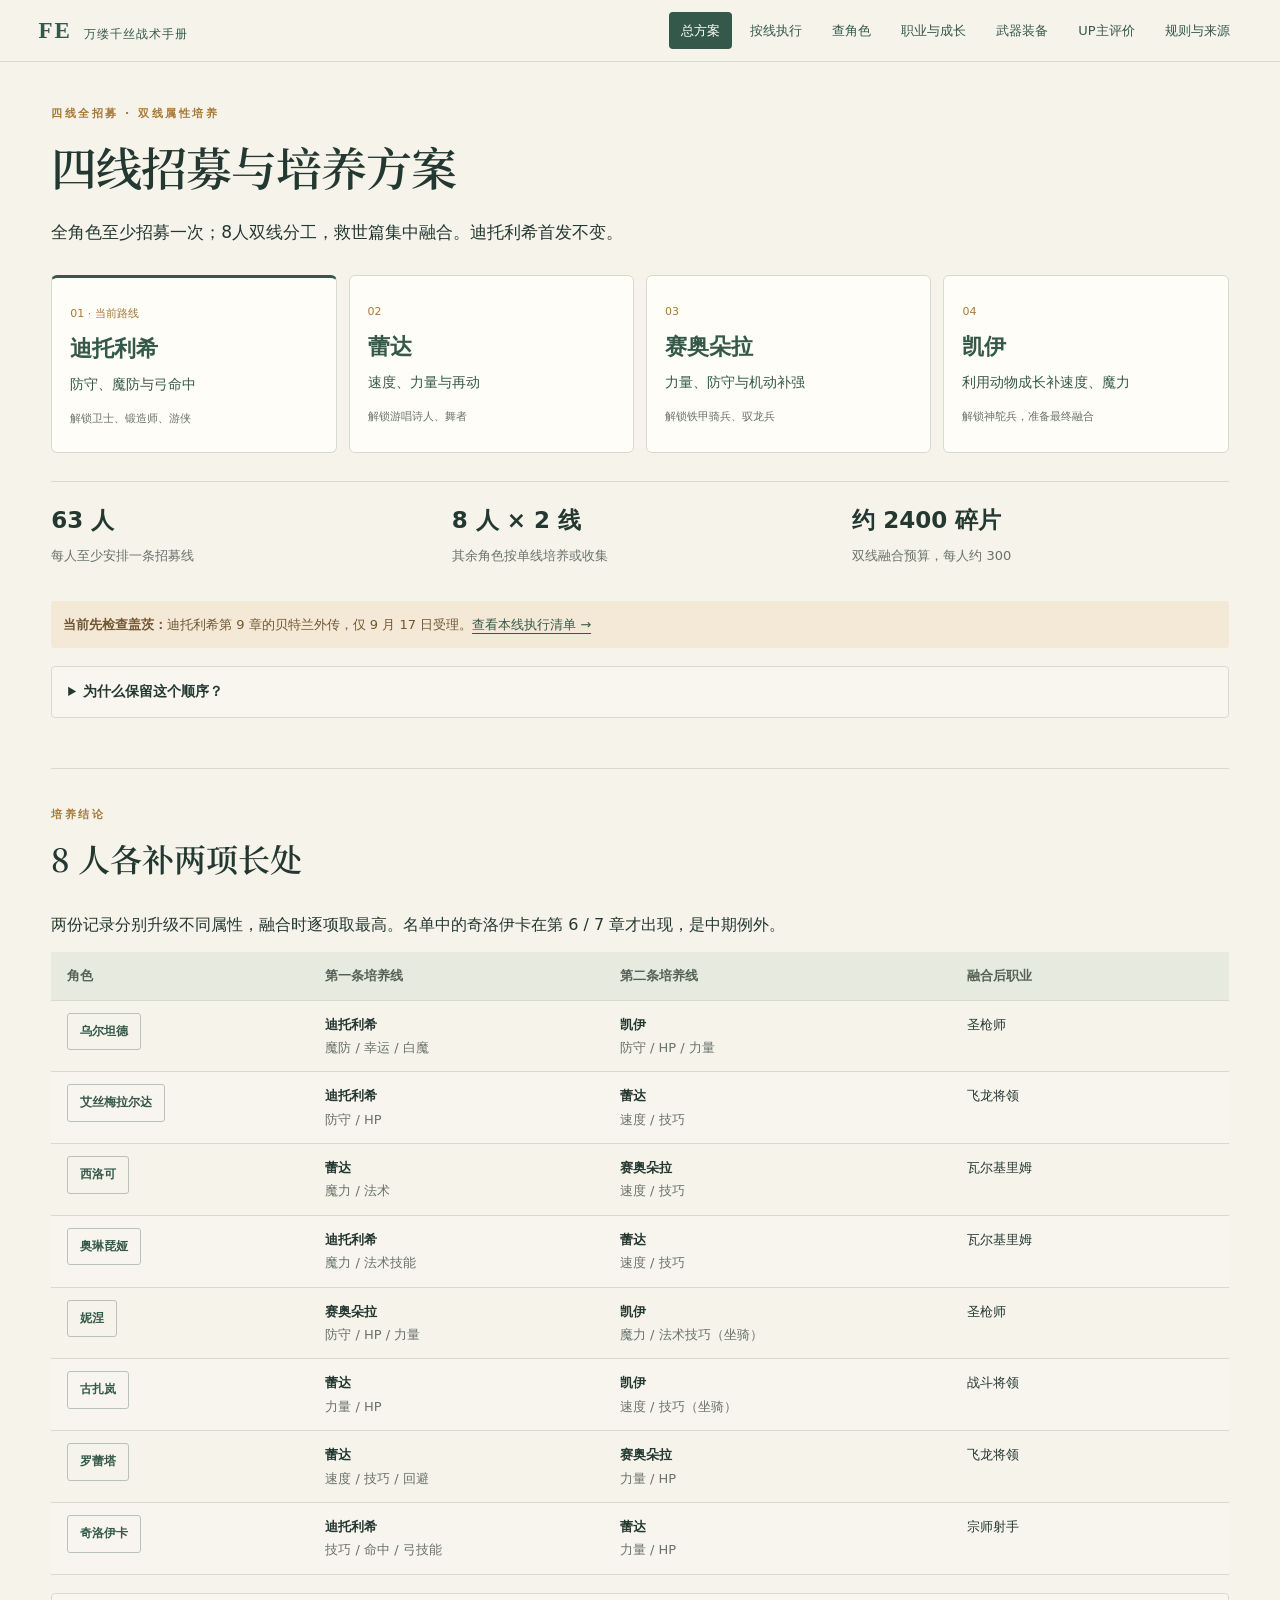
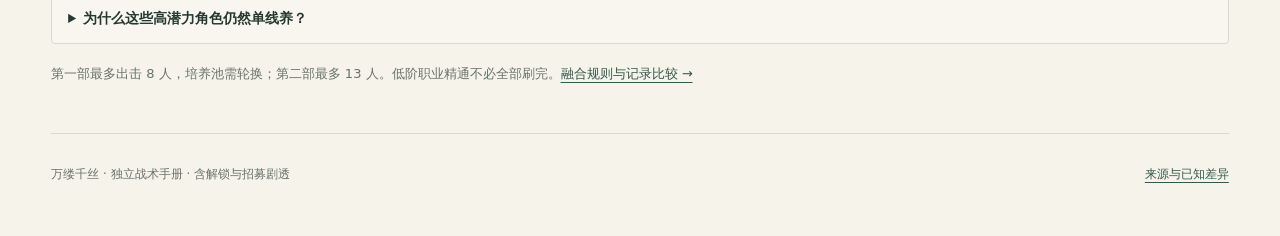
==== index.html @ a5ec3477 "Published build of fe-field-guide (merge-fe-hub 58e550a)" ====
<!doctype html>
<html lang="zh-CN"><head><meta charset="utf-8"><meta name="viewport" content="width=device-width,initial-scale=1"><meta name="description" content="火焰纹章万缕千丝：63角色四线招募与培养、60职业和95武器。按解锁顺序执行的双线属性分工，附成长雷达与融合记录比较。"><title>万缕千丝 · 职业与武器实战图鉴</title><link rel="stylesheet" href="style.css"><script>document.documentElement.classList.add("js")</script></head><body>
<header><a class="brand" href="#intro">FE<span>万缕千丝战术手册</span></a><nav aria-label="主要导航"><a href="#intro" data-nav="overview">总方案</a><a href="#route-plan" data-nav="routes">按线执行</a><a href="#character-roster" data-nav="characters">查角色</a><a href="#classes" data-nav="classes">职业与成长</a><a href="#weapons" data-nav="weapons">武器装备</a><a href="#reviews" data-nav="reviews">UP主评价</a><a href="#basics" data-nav="reference">规则与来源</a></nav></header>
<main><section id="intro" class="hero" data-page="overview"><p class="eyebrow">四线全招募 · 双线属性培养</p><h1>四线招募与培养方案</h1><p class="lead">全角色至少招募一次；8人双线分工，救世篇集中融合。迪托利希首发不变。</p>
<div class="order-cards">
<a href="#route-plan" data-open-route="hr2"><span>01 · 当前路线</span><h3>迪托利希</h3><p>防守、魔防与弓命中</p><small>解锁卫士、锻造师、游侠</small></a>
<a href="#route-plan" data-open-route="hr4"><span>02</span><h3>蕾达</h3><p>速度、力量与再动</p><small>解锁游唱诗人、舞者</small></a>
<a href="#route-plan" data-open-route="hr3"><span>03</span><h3>赛奥朵拉</h3><p>力量、防守与机动补强</p><small>解锁铁甲骑兵、驭龙兵</small></a>
<a href="#route-plan" data-open-route="hr1"><span>04</span><h3>凯伊</h3><p>利用动物成长补速度、魔力</p><small>解锁神鸵兵，准备最终融合</small></a></div>
<div class="overview-facts"><div><b>63 人</b><span>每人至少安排一条招募线</span></div><div><b>8 人 × 2 线</b><span>其余角色按单线培养或收集</span></div><div><b>约 2400 碎片</b><span>双线融合预算，每人约 300</span></div></div>
<p class="notice"><b>当前先检查盖茨：</b>迪托利希第 9 章的贝特兰外传，仅 9 月 17 日受理。<a href="#route-plan">查看本线执行清单 →</a></p>
<details><summary>为什么保留这个顺序？</summary><div class="detailbody"><p>迪线先取得防守与物理职业；蕾达线补速度和再动；女王线开放更完整的骑乘/飞行职业；凯伊最后利用动物友好成长。每条培养路径只用当时已解锁的职业。</p><p>把凯伊提早能提前开放神鸵兵，但其他路线不能直接复制他的动物培养条件；本方案没有足够收益要求改动你偏好的顺序。第一条线已升过的等级照常保留，后续向目标调整即可。</p></div></details>
</section>
<section id="multi-plan" data-page="overview"><div class="sectionhead"><div><p class="eyebrow">培养结论</p><h2>8 人各补两项长处</h2></div></div><p>两份记录分别升级不同属性，融合时逐项取最高。名单中的奇洛伊卡在第 6 / 7 章才出现，是中期例外。</p><div id="multiTable" class="tablewrap"></div>
<details><summary>为什么这些高潜力角色仍然单线养？</summary><div class="detailbody"><p><b>穆：</b>蕾达初始加入，个人技能已使有效力量、速度、技巧各50；其他线名声7—9，默认把经验集中在本线。<b>卡塔妮雅：</b>蕾达名声2，其他线7—10，适合本线飞行核心。<b>亚历珊德拉：</b>女王名声6但第8章出场，其他线也不够早。<b>努佐：</b>力量50、速度55很优秀，但凯伊第8章、女王第9章、蕾达第10章才出现，选凯伊单线。</p><p><b>谭利穆恩/爱娜特莉亚：</b>高成长并不改变他们第三部才入队、无法做四线早期融合的事实。<b>索绯雅：</b>治疗额外+10足够支持单线专职治疗，无需为成长总和重复刷她。</p></div></details>
<p class="quiet">第一部最多出击 8 人，培养池需轮换；第二部最多 13 人。低阶职业精通不必全部刷完。<a href="#fusion">融合规则与记录比较 →</a></p></section>
<section id="route-plan" data-page="routes"><div class="sectionhead"><div><p class="eyebrow">执行清单</p><h2>选择正在游玩的路线</h2></div></div>
<div class="route-tabs" id="routeTabs" role="tablist" aria-label="选择故事线"></div>
<div id="routeOverview"></div><div id="routeCoverage" class="quiet"></div>
<div class="execution-links"><a href="#deadlines">限时任务</a><a href="#unlock-order">职业解锁</a><a href="#character-roster">跨线查人</a></div><details id="unlock-order"><summary>本方案职业解锁时间表</summary><div class="detailbody"><div class="tablewrap"><table><thead><tr><th>当前阶段</th><th>需要解锁</th><th>后续可使用 / 不能使用</th></tr></thead><tbody>
<tr><td>① 迪托利希</td><td>名声6挑战取得卫士；强化战技10次取得锻造师；名声10挑战取得游侠。</td><td>本线游侠晚解锁，未取得时用剑客/侍道或狙击手过渡。不能提前用驭龙兵、神鸵兵。</td></tr>
<tr><td>② 蕾达</td><td>酒馆兴行「我想制作并推出新商品4」取得游侠/游唱诗人；第9章舞者的继承人支线给蕾达取得舞者。</td><td>可使用前线已取得的职业。飞行角色继续天翼兵，不能把后面的驭龙兵写进本线升级记录。</td></tr>
<tr><td>③ 赛奥朵拉</td><td>完成战备增强8项取得铁甲骑兵；14项取得驭龙兵；卫士已从迪线取得。</td><td>第二部前把飞行技能准备好；驭龙尚未取得时继续原中级职，不能提前用凯伊的神鸵兵。</td></tr>
<tr><td>④ 凯伊</td><td>卡斯托尔训练Lv.7取得神鸵兵；欧若拉Lv.8可取得驭龙兵；贝特兰Lv.10可取得游唱诗人（本方案已从蕾达取得）。</td><td>可用前三线取得的职业。优先捕获并提高友好，成长时必须真的配备兼容动物。</td></tr>
<tr><td>救世篇</td><td>第1区段后最上级；对应神殿复兴任务解锁部分职业；第4区段特殊资格开启神将。</td><td>最上级/神将仅作为融合后的终点，不倒灌进前面四线的培养路径。</td></tr>
</tbody></table></div></div></details>
<details id="deadlines"><summary>限时任务与隐藏角色前置</summary><div class="detailbody"><div class="tablewrap"><table><thead><tr><th>提前完成 / 指定路线</th><th>角色与实际招募</th><th>时限 / 操作</th></tr></thead><tbody>
<tr><td>迪线：贝特兰外传</td><td>盖茨；贝特兰（第三部）；其他路线的佩佩条件</td><td>第9章9月17日，仅当天。盖茨在第12章11月4日后找本人，支援3/名声10。</td></tr>
<tr><td>迪线：谭利穆恩外传</td><td>乌修拉（迪名声7/支援3）；谭利穆恩（第三部）</td><td>9月17—19日第一段；10月1—12日后续段。不要只看到初次出现就当作已完成外传。</td></tr>
<tr><td>迪或蕾达：亡妹的饰品支线</td><td>齐利科、内森（第二部）</td><td>第一部第9章检查「亡妹的饰品」。第二部手动打第2章击败齐利科；之后内森登场时由齐利科击败。两站的正式加入章编号在资料中不一致，操作条件一致。</td></tr>
<tr><td>蕾达：爱娜特莉亚外传</td><td>沙兰（蕾达名声8/支援3）；爱娜特莉亚（第三部）</td><td>第10章10月5—17日；完成后分别检查沙兰交涉及第三部第2区段合流。</td></tr>
<tr><td>女王：欧露赫露外传</td><td>迪雅各（女王名声8/支援2）；欧露赫露（第三部）</td><td>女王第12章10月18—27日；其他路线也可做，指定女王是收集分工。</td></tr>
<tr><td>女王：贝特兰外传</td><td>佩佩（女王名声7/支援2）</td><td>第11章9月17—25日；这使佩佩虽名声7也属于后期，不当早期核心。</td></tr>
<tr><td>第三部救援任务</td><td>盛托利翁</td><td>第2区段完成「盛托利翁的救援请求」并与本人对话，地点以任务追踪为准。</td></tr>
<tr><td>完成女王线；第三部第5区段</td><td>库拉普卡</td><td>在第5区段战斗让其活下来，第6区段加入；女王线前置尚有来源保留措辞，本方案全部完成以覆盖它。</td></tr>
<tr><td>序幕/救世篇固定故事</td><td>救世主、红花、特洛伊亚；亚丝望、塔霍尼雅</td><td>前三者为主角/序幕同伴，后两者第三部第5区段加入，无四线支援/名声门槛。</td></tr>
</tbody></table></div></div></details><div class="filters"><label>筛选角色<input id="recruitSearch" placeholder="中/日/英文名、职责或培养目标"></label><label>名单<select id="recruitMode"><option value="planned">本方案需要招募</option><option value="available">本线全部可招</option><option value="training">本线重点培养</option><option value="unfinished">本方案尚未勾选招募</option></select></label><label>排序<select id="recruitSort"><option value="timing">已知章节下限</option><option value="reputation">名声门槛</option><option value="appearance">初次出场章节</option></select></label><label>显示<select id="recruitView"><option value="table">路线执行表</option><option value="cards">详细卡片</option></select></label></div>
<p class="quiet">章节下限＝已知出场与外传条件中较晚的一项；还需达到名声、支援和交涉条件。它不保证当章即可入队。晚入队从当前可认证阶段开始，无需回刷低阶。</p><p id="recruitCount" class="quiet" aria-live="polite"></p><div id="recruitExecution" class="tablewrap"></div><div id="recruitCards" class="cards"></div></section>
<section id="character-roster" data-page="characters"><div class="sectionhead"><div><p class="eyebrow">角色检索</p><h2>查招募条件与跨线分工</h2></div></div>
<div class="filters"><label>查找角色<input id="rosterSearch" placeholder="名字、潜力、角色定位"></label><label>显示<select id="rosterScope"><option value="all">全部63角色</option><option value="multi">8个双线培养</option><option value="single">单线培养 / 收集</option><option value="late">第二部 / 第三部 / 序幕</option><option value="missing">尚未勾选招募</option></select></label></div><p id="coverageCount" class="quiet" aria-live="polite"></p><div id="rosterPicker" class="roster-picker" aria-label="角色搜索结果"></div><div id="personDetail"></div><details id="all-routes-matrix"><summary>展开四线招募对照表 · 63 人</summary><div class="tablewrap" id="rosterMatrix"></div></details></section>
<section id="late-recruits" data-page="characters"><div class="sectionhead"><div><p class="eyebrow">后期招募</p><h2>序幕、战争篇与救世篇角色</h2></div></div>
<details><summary>展开 13 名后期 / 特殊阶段角色</summary><div id="lateCards" class="cards"></div></details></section>
<section id="classes" data-page="classes"><div class="sectionhead"><div><p class="eyebrow">职业查询</p><h2>职业图鉴与转职条件</h2></div></div><p>转职通常没有固定前置职业：看考试许可、技能等级与解锁条件。主要技能须满足，选择技能任选其一；理想等级是参考，不是硬门槛。</p>
<div class="tierline"><span>起始<b>2职</b></span><span>初级<b>5职 · 理想Lv.5</b></span><span>中级<b>12职 · Lv.20</b></span><span>上级<b>17职 · Lv.35</b></span><span>最上级<b>16职 · Lv.45</b></span><span>神将<b>8职 · 特殊资格</b></span></div><p class="quiet">普通初/中/上级门槛分别为名声1/4/8；特殊职业按各自任务开放。最上级通常在救世篇第1区段完成后开放。一个路线解锁的职业可供其他路线使用，不能简单称为“永久路线专属”。</p>
<details><summary>查看培养路线与“继承”的正确理解</summary><div class="detailbody"><p>转职不等于沿箭头自动升级。下表按职责与技能投入安排；所有职业的真实考试要求见下方卡片，<b>主要技能要满足；选择技能选其一</b>。精通是带走技能，认证是取得转职资格，两者独立。</p><div class="tablewrap"><table><thead><tr><th>工作</th><th>入门与中级</th><th>上级</th><th>后期方向</th><th>为什么这样走</th></tr></thead><tbody>
<tr><td>高速剑</td><td>猎兵/斗士 → 剑客</td><td>侍道</td><td>刀剑将领 → 刃辉神将</td><td>集中剑术、速度与必杀；力量不足可借土匪/勇士阶段补强。</td></tr>
<tr><td>力量输出</td><td>斗士 → 土匪</td><td>勇士</td><td>战斗将领 → 永霸神将</td><td>剑斧拳共享投入；选择战技和命中支援比单看斧威力重要。</td></tr>
<tr><td>专职射手</td><td>猎兵 → 弓箭手</td><td>狙击手</td><td>宗师射手</td><td>把命中集中到长射程、克飞行任务；不必硬转神将。</td></tr>
<tr><td>剑弓游击</td><td>猎兵 → 恶棍</td><td>游侠</td><td>探影者 → 绝祸神将</td><td>速度、开锁与武器灵活性；与纯弓命中路线区分。</td></tr>
<tr><td>骑射</td><td>猎兵 → 弓箭手/战车兵</td><td>森林骑士</td><td>弓骑士</td><td>需要兼修马术；战车无法回避，不能当普通回避骑射手。</td></tr>
<tr><td>物理盾</td><td>士兵 → 重装步兵</td><td>巨型重甲兵</td><td>要塞；另修马术走英勇骑士</td><td>守窄口、物理诱敌；魔法防线仍需其他队友。</td></tr>
<tr><td>枪与治疗</td><td>士兵 → 轻骑兵等练枪</td><td>卫士</td><td>圣枪师 → 岚枪神将</td><td>枪术为主，靠职业权限补白魔支援。</td></tr>
<tr><td>机动近战</td><td>飞鸵兵/士兵 → 轻骑兵/骑甲鸵兵</td><td>荣光骑士；铁甲骑兵</td><td>奥利哈铁骑/英勇骑士 → 烈骏神将</td><td>骑乘并非一条固定树，按地图地形与耐久需求分流。</td></tr>
<tr><td>飞行突击</td><td>女性可天翼兵；其他角色兼修飞行</td><td>驭龙兵</td><td>飞龙将领；女性可圣天翼兵</td><td>提前准备飞行技能；注意克飞行攻击。</td></tr>
<tr><td>黑魔输出</td><td>诅咒师 → 萨满巫师</td><td>先知</td><td>德鲁伊 → 圣转神将</td><td>先看角色魔法表；后期转职可能失去白魔权限。</td></tr>
<tr><td>治疗/魔骑</td><td>诅咒师 → 牧师</td><td>主教/游唱诗人</td><td>贤士/瓦尔基里姆 → 圣转神将</td><td>次数、回复加成与移动范围影响救人效率。</td></tr>
<tr><td>拳与白魔</td><td>斗士 → 斗拳手</td><td>勇士等过渡</td><td>武僧 → 破拳神将</td><td>提前练白魔；物理拳与魔法手甲按个人能力选择。</td></tr>
<tr><td>混合攻击</td><td>物理/法术起点均可</td><td>锻造师/神鸵兵</td><td>高阶墓志铭等</td><td>斧黑魔、骑乘黑魔、剑黑魔各有权限组合，培养成本更高。</td></tr>
<tr><td>再动</td><td>蕾达第9章支线解锁</td><td>舞者</td><td>神乐神将；也可继续舞者</td><td>把行动送给当前最需要行动的队友，比舞者自身输出更重要。</td></tr>
<tr><td>战象</td><td>提前练马术</td><td>救世篇解锁战象兵</td><td>特殊职责，不是必须再升一阶</td><td>坐骑、冲撞与无法回避机制独立评估。</td></tr></tbody></table></div></div></details>
<div class="filters"><label>查找职业<input id="classSearch" placeholder="名称、定位、武器，例如：白魔术"></label><label>层级<select id="tier"><option value="">所有层级</option><option value="0">起始</option><option value="1">初级</option><option value="2">中级</option><option value="3">上级</option><option value="4">最上级</option><option value="5">神将</option></select></label><label>装备权限<select id="permission"><option value="">所有权限</option><option>剑术</option><option>枪术</option><option>斧术</option><option>箭术</option><option>格斗术</option><option>黑魔术</option><option>白魔术</option></select></label></div><p id="classCount" class="quiet" aria-live="polite"></p><div id="classCards" class="cards"></div></section>
<section id="growth" data-page="classes"><div class="sectionhead"><div><p class="eyebrow">数据比较</p><h2>职业成长加成</h2></div></div><p>图中是<b>职业成长加成（百分点）</b>，不是角色总成长，也不是立刻增加的属性。例如个人力量40% + 职业15个百分点 = 升级力量成长55%。连续20级带来的职业贡献期望为3点，并非保证获得3点。</p><div class="filters"><label>数值来源<select id="growthSource"><option value="growth">Game8 日文职业页</option><option value="alternative">GameWith 职业表</option></select></label><label>职业 A<select id="compare0"></select></label><label>职业 B<select id="compare1"></select></label><label>职业 C<select id="compare2"></select></label></div><div class="comparegrid"><div id="radar"></div><div><div id="legend"></div><div class="tablewrap" id="growthTable"></div><p class="quiet">统一坐标范围 -20 至 +35；虚线圈为0，负成长不会被截成0。雷达面积不是“强度”。移动、魔法权限和再动不在图内。</p><div id="growthWarn" class="notice"></div></div></div><details><summary>成长率与立即能力补正有什么区别？</summary><div class="detailbody"><p>成长加成影响升级时获得属性的概率；职业能力补正是穿上该职业立即加减的属性，转走通常随之改变。不要把“力量+3的职业补正”当作“力量成长+3%”。职业卡片展开后列出这两种数据。</p><p>公开攻略对23个职业存在至少一项数值分歧，部分集中在速度/技巧。这里同时保留两套完整来源，<b>没有用平均值伪造精确答案</b>。没有游戏实测或官方数据表裁决前，不宜据争议的5个百分点规划不可逆培养。</p></div></details></section>
<section id="weapons" data-page="weapons"><div class="sectionhead"><div><p class="eyebrow">装备决策</p><h2>武器采购与保留建议</h2></div></div><details><summary>五类武器的定位与职业适配</summary><div class="tablewrap"><table><thead><tr><th>类别</th><th>核心定位</th><th>适合职业/能力</th><th>需要补的短板</th></tr></thead><tbody>
<tr><td>剑</td><td>通常轻、准；追击伤害有加成，适合双击。雷电剑等补魔法攻击面。</td><td>剑客/侍道/刀剑将领；剑弓游击；高魔力混合职用雷电剑。</td><td>高防敌靠特效或魔法剑，不能只用铁剑硬磨。</td></tr>
<tr><td>枪</td><td>对骑兵，标枪补1—2格；兼顾输出与前线。</td><td>骑兵、枪盾、飞行；卫士/圣枪师可兼治疗。</td><td>重量、命中与是否失去追击；特殊枪的魔法战技要看魔力。</td></tr>
<tr><td>斧</td><td>高威力、最低伤害保障（命中时至少5）；破甲/克骑工具多。</td><td>土匪/勇士/战斗将领；锻造师可发挥魔法战技。</td><td>常较重且低命中。神击巨额伤害不等于稳定输出。</td></tr>
<tr><td>弓</td><td>克飞行、常规2格；短弓补1格、长弓战技扩射程。</td><td>狙击手/宗师射手补命中；游侠、骑射、战车按机动与反击需求选。</td><td>普通弓无法贴身反击；战弓重而不准；风弓不自动变魔法伤害。</td></tr>
<tr><td>手甲</td><td>轻量、近身、回避；远程圈轮与魔法手甲大幅改变用途。</td><td>斗拳手/战斗将领；武僧/破拳神将适合魔法拳与白魔。</td><td>本作不能照搬“拳套必定两连击”；魔法拳需魔力，物理拳需力量。</td></tr>
<tr><td>黑/白魔术</td><td>黑魔偏输出、白魔偏治疗支援；具体功能依角色魔法表。</td><td>对应法职与混合职；同时满足角色学习和职业权限。</td><td>不是下方商店武器的第六类；不同角色不能直接照抄同一法术方案。</td></tr></tbody></table></div>
</details><div class="callout">弓的快速判断：短弓补近身反击；长弓靠战技打3—5格；风弓适合轻量回避；亚革杰之弓偏控制；卡拉的弓提供3—10格战技。<b>先解答你的弓例子：</b>短弓＝贴身攻防工具，建议留1；长弓＝3—5格战技，建议留1；风弓＝轻量回避构筑，按需求买；亚革杰之弓＝低命中的双重控制，不是通用神器；卡拉的弓＝3—10格战技，是另一件有明显战略价值的奖励弓。</div>
<div class="filters"><label>查找武器<input id="weaponSearch" placeholder="名称、用途、获取，如：风弓、克重装"></label><label>种类<select id="weaponType"><option value="">五类全部</option><option>剑</option><option>枪</option><option>斧</option><option selected>弓</option><option>手甲</option></select></label><label>建议<select id="priority"><option value="">所有建议</option><option>优先留1</option><option>按构筑</option><option>剧情保留</option><option>普通补给</option></select></label><label class="check"><input type="checkbox" id="onlySaved">仅看我的采购/保留清单</label></div><p class="quiet">“优先留1”是条件性建议，不代表每条路线都必须立刻花钱。“剧情保留”表示有独特用途或升级关联，不等于已证实永久错过。收藏仅保存在当前浏览器。</p><p id="weaponCount" class="quiet" aria-live="polite"></p><div id="weaponCards" class="cards"></div></section>
<section id="gear" data-page="weapons"><div class="sectionhead"><div><p class="eyebrow">盾与饰品</p><h2>盾、饰品与消耗品</h2></div></div><p>下表列出常用盾、饰品与消耗品的效果和用途；数值来源见「规则与来源」。</p><div class="tablewrap"><table><thead><tr><th>装备</th><th>效果 / 重量</th><th>战术判断</th></tr></thead><tbody>
<tr><td>木制盾 / 青铜盾 / 铁盾 / 达·米纳盾</td><td>防守+1/+2/+3/+4；重2/3/4/5</td><td>稳定减物理伤害，但别因重量丢追击或被追击；不是越高级越适合每人。</td></tr>
<tr><td>除魔盾 / 封魔盾</td><td>防守+1，魔防+2/+5；重3/4</td><td>补法术生存的工具；适合前排需接少量魔法时换用。</td></tr>
<tr><td>魔道之杖</td><td>魔力+3；重3</td><td>高魔力攻击者或治疗者考虑，仍检查攻速。</td></tr>
<tr><td>治愈之杖</td><td>魔法治疗量+10；重3</td><td>更直接提高救人能力，纯治疗者常比堆攻击更有用。</td></tr>
<tr><td>疾风戒指 / 幻影戒指</td><td>速度+3、重2 / 回避+5、重3</td><td>净攻速与净回避需要连重量一起算，不是面板写+3就净多3攻速。</td></tr>
<tr><td>巨人戒指</td><td>体格+4，回避-20；重0</td><td>帮助负担重武器，适合不靠回避的角色；高速闪避者谨慎。</td></tr>
<tr><td>射手戒指 / 猎人戒指</td><td>命中+5、重3 / 必杀+3、重4</td><td>关键补刀优先稳定命中，低幅随机必杀不是安全保障。</td></tr>
<tr><td>猎毒宝珠</td><td>对中毒敌伤害×1.3；重15</td><td>毒队爆发联动，重量极高；先算是否因此失去追击。</td></tr>
<tr><td>破剑者 / 破枪者 / 破斧者 / 破弓者护符</td><td>对对应武器敌人命中、回避+15；重4</td><td>根据下一张地图敌军配装，专门对策比泛用小饰品更明确。</td></tr>
<tr><td>挑战宝珠</td><td>双方武器类型相同，攻击+3；重5</td><td>看敌军构成，满足条件才有收益。</td></tr>
<tr><td>祝胜宝珠 / 至福之舌</td><td>击杀后小/中幅自疗；重3/8；舌有诅咒1</td><td>收割角色可续航；后者的诅咒和重量须额外评估。</td></tr>
<tr><td>混乱面具 / 疯狂面具</td><td>对混乱敌伤害×1.5、诅咒1、重3 / 自身混乱时回避+30</td><td>异常状态构筑件；没有可控混乱来源时不值得硬凑。</td></tr>
<tr><td>魅惑面具</td><td>以魅力÷2%的概率使敌命中-20</td><td>魅力构筑防守件，概率减伤不能承担必定存活的任务。</td></tr>
<tr><td>轰炎 / 迅雷 / 翠岚宝珠</td><td>战技：30%命中+20 / 10%伤害×1.5 / 30%回避+20；均重5</td><td>是概率上限，不是稳定基础。不要把触发后命中当作平时命中。</td></tr>
<tr><td>奇迹 / 追击 / 风来 / 精灵宝珠</td><td>3%免伤 / 5%追加追击 / 5%免被追击 / 受魔法时30%回避+20；均重5</td><td>低概率收益通常低于稳定配置；没有触发也能活才可依赖。</td></tr>
<tr><td>加护之露 / 安宁之露</td><td>至下一阶段伤害减半 / 免受必杀；各耐久1</td><td>高风险回合的消耗品，适合解决明确的生存门槛。</td></tr>
</tbody></table></div></section>
<section id="reviews" data-page="reviews"><div class="sectionhead"><div><p class="eyebrow">三位UP主 · 逐角色评价</p><h2>角色强度评价对照</h2></div></div><p>汇总企鹅半岛、穹渊Destiny、Pser_hanser三期B站强度评价视频的逐角色点评，按角色并排显示各自的档位与原话（转写后仅去除口头禅与闲聊，不改写观点）。点击时间戳跳转到视频对应位置。三人分档体系不同，档位不可直接横向换算。</p><div id="reviewCreators" class="links"></div><div class="filters"><label>搜索角色或评价<input id="reviewSearch" type="search" placeholder="例如：凯伊、奶妈、再动"></label><label>只看有评价的UP主<select id="reviewCreator"><option value="">全部</option></select></label></div><p id="reviewCount" class="quiet"></p><div id="reviewCards"></div><p class="quiet">评价文本来自视频语音转写（OCR字幕/ASR）并经人工清洗；个别专有名词可能仍有识别误差，以视频原声为准。<a href="subs/">查看完整字幕转写 →</a></p></section>
<section id="basics" data-page="reference"><div class="sectionhead"><div><p class="eyebrow">基本规则</p><h2>理解培养与装备的四条规则</h2></div></div><div class="explain-grid"><article><h3>角色 ≠ 职业 ≠ 武器</h3><p>角色有个人成长、个人技能和可学魔法；职业决定武器/魔法权限、职业能力和成长加成；武器决定本次攻击的威力、重量、射程及特效。同职业的两个人不一定适合同一种装备。</p></article><article><h3>能打中、能追击，才有面板价值</h3><p>物理攻击看力量与敌方物理防御，魔法攻击看魔力与魔防。技巧、速度等影响命中和攻速。重量会压低攻速；从两击变一击时，多几分威力可能是亏的。换装后优先看战斗预览。</p></article><article><h3>普攻与战技是两件事</h3><p>普通物理攻击不消耗武器耐久，战技会消耗。耐久0会降低威力/命中并不能再用战技；第6章开放锻造修理后，用材料与金钱维护。表中都是未锻造基础值，强化可能新增效果。</p></article><article><h3>“高阶”不等于无条件更好</h3><p>别为阶级牺牲再动、治疗权限、移动或合适的成长。职业精通能力可用于跨职搭配（需按技能槽装备）；职业自带能力通常随转职变化。最上级和神将也不能替代队伍分工。</p></article></div>
<div class="callout"><b>新手购买顺序：</b>先补队伍缺少的射程与克制手段 → 再补命中与生存 → 最后追求面板。<strong>战术上重要，不等于获取上稀缺。</strong>一把能买到的短弓，也可能比稀有高威力武器更能解决当前地图。</div>
<details><summary>魔法、诅咒、颜色与重量：最容易误读的四件事</summary><div class="detailbody"><p><b>魔法：</b>不是像普通武器一样人人拿来就能用。角色技能学习表与当前职业权限都要满足；使用次数会在主要战斗之间，或探索中的休整/用餐后恢复。魔法武器则由武器或战技明确写出的“魔法攻击”决定；风弓、魔枪的名称本身不构成证据。</p><p><b>诅咒：</b>紫色/诅咒不是稀有度排行榜。诅咒装备会与角色的圣焰类型、量表机制互动；不同角色并非统一“每次掉血”。部分后期敌人的冥府加护会使诅咒武器触发相消，出现无法正常造成伤害的情况，角色例外需看技能。因此早期好用的邪斧，不等于后期通吃。</p><p><b>没有传统剑枪斧三角：</b>本作更强调类别特性：剑的追击伤害加成、枪对骑兵、斧的最低伤害保障、弓对飞行、手甲轻量回避。特效看敌人的类别，不是看到“弓”就能克所有骑兵。</p><p><b>总重量：</b>盾、饰品也占重量。加了防守却被多追击一次，净损失可能更大。应在己方阶段换装后重新看攻速、命中和对方伤害；不要只给每个人堆最重的盾。</p></div></details></section>
<section id="fusion" data-page="reference"><div class="sectionhead"><div><p class="eyebrow">因果融合</p><h2>属性逐项取最高</h2></div></div>
<p>完成第一部第12章、第二部最后一章后保存培养记录。救世篇第2区段与角色合流后，到因果祭坛融合。属性和等级取高，已学能力整合；技能熟练度的合并方式仍有来源分歧，考试门槛请实际练够。<b>本方案不依赖自动合算到S</b>，仍在对应路线实际练够考试门槛。</p>
<div class="tablewrap"><table><thead><tr><th>凯伊重点对象</th><th>默认培养职 / 配备动物</th><th>为什么这样分配</th></tr></thead><tbody>
<tr><td>古扎岚</td><td>飞鸵兵 → 骑甲鸵兵并继续服役；野生欧鲁尼乌斯</td><td>满友好速度成长额外+10。骑甲鸵兵自身速度资料为+10/+15，合并为+20/+25，仍高于游侠+15；技巧动物修正资料有差异，实装后看面板。</td></tr>
<tr><td>妮涅、凯伊</td><td>神鸵兵；玛吉尼乌斯</td><td>职业魔力+10、满友好动物+15，共+25，高于普通先知+20。动物未取得或未养满时，先知的纯魔力成长可能更高；先按实际状态过渡。</td></tr>
<tr><td>媞雅拉</td><td>游唱诗人；莫诺凯洛斯</td><td>移动治疗；满友好动物魔防+10与职业魔防+15协作。其他线已解锁诗人，凯伊不用等名声10训练才转。</td></tr>
<tr><td>皮特鲁、哈尔温</td><td>战车兵；汗血马</td><td>集中弓技巧、力量与耐久。战车兵之道随等级变化；既有攻略对Lv35/45增量和坐骑数字不一致，不在模拟中伪造固定最终成长。</td></tr>
<tr><td>乌尔坦德</td><td>士兵 → 重装 → 巨型重甲</td><td>凯伊队伍缺物理墙，稳定防守培养与迪线魔防/幸运互补。不能因为在凯伊线，就把较低友好的骑乘当成必定高于重甲。</td></tr>
</tbody></table></div>
<details><summary>终盘8个神将名额建议与普通职业终点</summary><div class="detailbody"><p>神将每种同时只能一人，普通最上级可多人使用。这里给一个名额方案：迪托利希→刃辉；蕾达→神乐；穆→永霸；爱娜特莉亚→破拳；奇洛伊卡→绝祸；赛奥朵拉→岚枪；古扎岚→烈骏；西洛可→圣转。其他角色按角色详情中的普通终点培养。名额道具和S级技能在第三部再准备，不假装第一部就能认证。</p></div></details>
<p class="quiet">填入实际记录，比较逐项最高值；空白保持未知。此工具不模拟职业补正剥离或技能熟练度。</p><div class="filters"><label>双线角色<select id="fusionPerson"></select></label></div><div id="fusionInputs"></div><div id="fusionResult" class="tablewrap" aria-live="polite"></div>
<details><summary>本次证据与没有裁决的差异</summary><div class="detailbody"><p>角色与招募采用GameWith汇总及63角色原始页面，辅以AlGest四线条件表、Game8招募/外传/隐藏角色页。主角男女形态合并算1名角色，因此部分站点按男女拆开会显示64条。个人成长快照部分数值有跨站差异，页面写明采用哪份数值；穆使用已经计入个人技能的有效值，不重复加20。</p><p>奇洛伊卡圣水数量按路线校正为迪/蕾达3、凯伊/女王8。盖茨的第4章仅是初次出场，真实招募第12章。齐利科、内森正式加入章节及部分第三部加入区段、盛托利翁对话地点有差异，保留操作条件及差异说明。</p><p>跨线融合成本与每次逐项取高得到多个来源支持；玩家报告每个额外路线各付一次，故本方案仅选双线并预算每人300。尚未直接读取游戏存档或执行实测，不把“综合潜力”标为官方能力上限，也不保证随机升级的最终数字。</p><div class="links"><a href="https://gamewith.jp/fefw/574062" target="_blank" rel="noreferrer">GameWith 招募</a><a href="https://gamewith.jp/fefw/573109" target="_blank" rel="noreferrer">GameWith 全角色成长</a><a href="https://al-gest.com/?p=267008" target="_blank" rel="noreferrer">AlGest 四线条件</a><a href="https://game8.jp/fe-banshisenko/816778" target="_blank" rel="noreferrer">Game8 外传时限</a><a href="https://game8.jp/fe-banshisenko/816920" target="_blank" rel="noreferrer">Game8 隐藏角色</a><a href="https://gamewith.jp/fefw/579505" target="_blank" rel="noreferrer">GameWith 因果融合</a><a href="https://appmedia.jp/fe_banshisenkou/80431381" target="_blank" rel="noreferrer">AppMedia 融合</a><a href="https://note.com/fe_fan/n/n83ff2eb15daf" target="_blank" rel="noreferrer">玩家融合记录</a><a href="https://note.com/nurupoppo/n/nafc270f0ad75" target="_blank" rel="noreferrer">玩家互补培养实战</a><a href="https://game8.jp/fe-banshisenko/816904" target="_blank" rel="noreferrer">Game8 动物成长</a><a href="https://www.nintendo.com/jp/interview/aacsa/02.html" target="_blank" rel="noreferrer">任天堂 开发者说明</a></div></div></details></section>

<section id="sources" data-page="reference"><div class="sectionhead"><div><p class="eyebrow">资料依据</p><h2>中文译名与机制来源</h2></div></div><div class="callout"><b>中文译名统一采用你指定的资料站。</b><p>已逐项校对63名角色、60个职业、95件武器，并统一页面中的任务、地点、坐骑、魔法和常用术语。旧名与日文名仍可搜索；数值及战术建议继续保留各自来源。</p><div class="links"><a href="https://cn.fire-emblem-fw.site/" target="_blank" rel="noreferrer">中文资料站 ↗</a></div></div><p>查阅的是下列攻略的原始页面和职业/武器明细，不是游戏可执行文件或官方内部数据。数值与获取属于资料事实；各卡片“实战判断”和“替代/代价”是结合这些机制、攻略评价形成的分析，不伪装为作者逐件实测。</p><div class="sourcegrid">
<article><h3>职业与成长</h3><a href="https://game8.jp/fe-banshisenko/816408" target="_blank" rel="noreferrer">Game8 日文：全职业与转职条件 ↗</a><p>58个可转职业页用于成长与能力补正。每张职业卡直接连到对应页面。</p><a href="https://gamewith.jp/fefw/573025" target="_blank" rel="noreferrer">GameWith：60职业汇总 ↗</a><p>交叉核对权限、技能、考试和成长；保留与Game8不一致的数据。</p><a href="https://github.com/Rico0319/Fortunes-Weave-Helper" target="_blank" rel="noreferrer">Game8 英文快照数据集 ↗</a><p>用于职业精通能力的辅助解读。该快照有错误；最终精通效果另与日文职业页核对。</p></article>
<article><h3>装备基础事实</h3><a href="https://altema.jp/febansisenkou/bukiitiran" target="_blank" rel="noreferrer">Altema：95件武器表 ↗</a><p>记录技能门槛、耐久、威力、重量、命中、回避、必杀、射程、诅咒与获取。明确修正的项目在卡片注明。</p><a href="https://gamewith.jp/fefw/578494" target="_blank" rel="noreferrer">GameWith：风弓详细数据 ↗</a><p>核对回避10、重量5、商店售价/库存与其他来源，避免将背景描述当战斗机制。</p><a href="https://gamecap.jp/fe_fw/soubi.html" target="_blank" rel="noreferrer" id="gearLink">攻略の巣窟：装备资料 ↗</a><p>用于非武器装备代表项；该页列明重量与触发条件。</p></article>
<article><h3>实战与玩家视角</h3><a href="https://wap.gamersky.com/gl/Content-2222733.html" target="_blank" rel="noreferrer">游民星空转载 NGA：第一部装备选择 ↗</a><p>侧重早期投入效率与实战配置，适合避免用终盘排行榜指导早期采购。</p><a href="https://game8.jp/fe-banshisenko/822235" target="_blank" rel="noreferrer">Game8：最强武器及个别评价 ↗</a><p>重点参考特殊射程、魔法攻击、突破冥府加护等评价逻辑；其排名偏终盘，不能直接等同“现在必须买”。</p><p>本手册没有按稀有名称机械排序，也没有把随机箱子来源等同于稳定无限补给。</p></article></div>
<details><summary>公开差异与尚未确认事项</summary><div class="detailbody"><ul><li>23个职业的至少一项成长数值有来源差异；雷达可切换来源，表格会显示另一来源的值。速度/技巧疑似存在部分对调，但没有实测证据时不擅自改表。</li><li>净化剑门槛采用剑E；对魔铁甲射程采用1；投枪射程更正为1—2；长弓狙击的命中修正暂不裁决。</li><li>扎尔莫克西斯基础数值在所查表中缺失，保留“未核实”。</li><li>“商店有库存1”仅说明该店；“目前只查到一个来源”不证明永久唯一。仅安萨拉改等有明确事件步骤的条目提示检查事件，未声称所有错过后均不可补救。</li><li>精通效果已与Game8日文职业页核对。“神舞”实际为魅力+10，不应误解为额外范围再动。圣转神将的回复加成在GameWith有重复列项，未擅自认定叠加。</li><li>该版本不含每件武器全部锻造级别、完整法术表、敌专用装备或未被这些来源收录的装备。95件指所核对表的覆盖量。</li></ul></div></details><p class="quiet">路线方案复核：2026-10-21。资料不会自动同步更新。</p></section>
<footer><span>万缕千丝 · 独立战术手册 · 含解锁与招募剧透</span><a href="#sources">来源与已知差异</a></footer></main><script src="navigation.js"></script><script src="app.js"></script><script src="routes.js"></script><script src="reviews.js"></script></body></html>
---- style.css ----
@import url('https://fonts.googleapis.com/css2?family=Noto+Serif+SC:wght@500;600;700&display=swap');
:root{--paper:#f6f3ea;--ink:#243832;--muted:#68736b;--line:#d6dacf;--green:#34594a;--gold:#a77937;--red:#9b5140}*{box-sizing:border-box}html{scroll-behavior:smooth;scroll-padding-top:100px}body{margin:0;background:var(--paper);color:var(--ink);font:16px/1.8 system-ui,-apple-system,'Noto Sans SC',sans-serif}a{color:var(--green);text-underline-offset:4px}button,input,select{font:inherit}button,a,input,select,summary{touch-action:manipulation}button:focus-visible,a:focus-visible,input:focus-visible,select:focus-visible,summary:focus-visible{outline:3px solid var(--gold);outline-offset:3px}header{position:sticky;top:0;z-index:5;background:#f6f3eaf2;backdrop-filter:blur(12px);border-bottom:1px solid var(--line);display:flex;align-items:center;justify-content:space-between;padding:15px 4vw;gap:24px}.brand{font:700 26px Georgia,serif;text-decoration:none;white-space:nowrap;letter-spacing:2px}.brand span{font:12px system-ui;letter-spacing:4px;margin-left:12px}nav{display:flex;gap:24px;overflow-x:auto;white-space:nowrap;font-size:14px}nav a{text-decoration:none}main{max-width:1360px;margin:auto;padding:0 5vw}section{padding:64px 0;border-bottom:1px solid var(--line)}.hero{padding:70px 0 55px;position:relative;background:radial-gradient(ellipse at 95% 40%,#dce4d580,transparent 48%)}.hero:after{content:'紋';font:300px/1 'Noto Serif SC',serif;color:#34594a09;position:absolute;right:0;top:70px;pointer-events:none}.eyebrow{font-size:11px;font-weight:700;letter-spacing:2.5px;color:var(--gold);margin:0 0 18px}h1,h2,h3{line-height:1.4}h1{font-family:'Noto Serif SC',serif;font-size:clamp(38px,5.6vw,70px);font-weight:600;letter-spacing:-1px;margin:15px 0 24px}h2{font:600 clamp(25px,3vw,37px)/1.5 'Noto Serif SC',serif;margin:0 0 14px}h3{font-size:19px;margin:5px 0 13px}p{margin:12px 0}.lead{font-size:19px;max-width:740px}.metrics{display:flex;gap:65px;margin:34px 0}.metrics b{display:block;font:46px Georgia;color:var(--green)}.metrics span{font-size:13px;color:var(--muted)}.quiet{font-size:13px;color:var(--muted)}.sectionhead{display:flex;align-items:center;justify-content:space-between;gap:20px;margin-bottom:15px}.tag{display:inline-block;font-size:11px;padding:3px 8px;background:#e5e9dc;border-radius:3px;line-height:1.8;vertical-align:middle}.tag.warn{background:#f2e2c8;color:#825627}.tag.priority{background:#dce8dc;color:#264d3c}.tag.story{background:#ebe0d6;color:#76533e}.explain-grid{display:grid;grid-template-columns:repeat(2,1fr);gap:28px 45px}.explain-grid article{border-top:2px solid var(--green);padding-top:17px}.explain-grid p{font-size:15px}.callout{border-left:4px solid var(--gold);background:#ece8da;padding:20px 25px;margin:27px 0;font-size:15px}.callout strong{display:block;margin-top:6px}details{border:1px solid var(--line);border-radius:4px;margin:18px 0;background:#ffffff40}summary{padding:15px 18px;cursor:pointer;font-weight:600;font-size:14px}.detailbody{padding:0 20px 20px;font-size:14px}details[open]>summary{border-bottom:1px solid var(--line);margin-bottom:13px}.tierline{display:grid;grid-template-columns:repeat(6,1fr);gap:10px;margin:28px 0}.tierline span{padding:13px;background:var(--green);color:#fff;font-size:14px}.tierline b{display:block;font-size:11px;color:#d8e4d7;font-weight:400}.filters{display:flex;gap:15px;align-items:end;padding:20px 0;flex-wrap:wrap}.filters label{font-size:12px;color:var(--muted);display:flex;flex-direction:column;gap:6px}.filters label:first-child{flex:1;min-width:220px}input,select{border:1px solid #bbc7bb;border-radius:4px;padding:9px 11px;background:#fffdf8;color:var(--ink);font-size:14px;max-width:100%}input{width:100%}select{min-width:140px}.filters label.check{flex-direction:row;align-items:center;padding:9px 0}.check input{width:17px;height:17px}.cards{display:grid;grid-template-columns:repeat(3,minmax(0,1fr));gap:20px}.card{background:#fffdf8;border:1px solid var(--line);border-radius:5px;padding:22px;display:flex;flex-direction:column;min-width:0}.card .row{display:flex;gap:8px;flex-wrap:wrap;align-items:center;justify-content:space-between}.card h3{font-family:'Noto Serif SC',serif;font-size:23px;margin:13px 0 2px}.aliases{font-size:11px;color:var(--muted);line-height:1.5;overflow-wrap:anywhere}.card p{font-size:14px;margin:12px 0}.card .role{flex:1}.card details{font-size:13px;margin-bottom:0;background:transparent}.card summary{padding:12px;font-size:13px}.card .detailbody{padding:0 12px 12px}.smallhead{font-size:11px;color:var(--gold);font-weight:700;letter-spacing:1px;margin-top:16px}.requirements{font-size:13px;border-top:1px solid var(--line);padding-top:12px}.requirements b{font-weight:600}.permissions{display:flex;flex-wrap:wrap;gap:5px;margin:10px 0}.permissions span{font-size:11px;background:#f0f1e9;padding:2px 6px}.button,button{cursor:pointer;border:1px solid #b7c3b8;background:transparent;border-radius:3px;padding:7px 12px;font-size:12px;color:var(--green)}button:hover{background:#e5ecdf}button.saved{background:var(--green);color:white}.tablewrap{overflow-x:auto}table{border-collapse:collapse;width:100%;font-size:13px}th{text-align:left;color:#556157;background:#e7ebdf;font-weight:600;white-space:nowrap}td,th{padding:12px 14px;border-bottom:1px solid var(--line);vertical-align:top}td:first-child{font-weight:600;white-space:nowrap}table tbody tr:nth-child(even){background:#ffffff30}.statgrid{display:grid;grid-template-columns:repeat(3,1fr);border-top:1px solid var(--line);border-left:1px solid var(--line);margin:16px 0}.statgrid div{border-right:1px solid var(--line);border-bottom:1px solid var(--line);padding:7px;text-align:center}.statgrid span{display:block;color:var(--muted);font-size:10px}.statgrid b{font:19px Georgia}.statgrid b.long{font:12px system-ui}.statgrid .unknown{font-size:11px}.fact{border-left:2px solid #9fb398;padding-left:13px}.analysis{border-left:2px solid var(--gold);padding-left:13px}.notice{font-size:12px;background:#f4e9d6;padding:12px;color:#715733;border-radius:3px;margin-top:13px}.comparegrid{display:grid;grid-template-columns:1fr 1.15fr;gap:35px;align-items:center}#radar svg{width:100%;height:auto;max-height:540px}#legend{display:flex;gap:14px;flex-wrap:wrap;font-size:13px;margin-bottom:15px}#legend i{display:inline-block;width:9px;height:9px;border-radius:50%;margin-right:6px}#growthTable td,#growthTable th{padding:7px 10px;text-align:right}#growthTable td:first-child,#growthTable th:first-child{text-align:left}.conflict{color:#9b5140;text-decoration:underline dotted;text-underline-offset:4px}.sourcegrid{display:grid;grid-template-columns:repeat(3,1fr);gap:30px}.sourcegrid article{border-top:2px solid var(--green);padding-top:16px}.sourcegrid a{font-size:14px}.sourcegrid p{font-size:13px;color:var(--muted)}.subtle{font-size:12px;white-space:nowrap}.links{display:flex;flex-wrap:wrap;gap:10px;font-size:11px;margin-top:14px}.empty{grid-column:1/-1;padding:40px;text-align:center;border:1px dashed var(--line)}footer{font-size:12px;color:var(--muted);padding:30px 0 50px;display:flex;justify-content:space-between;gap:20px}ul{padding-left:20px}li{margin:10px 0}.card .unitstats{font-size:12px;display:grid;grid-template-columns:repeat(3,1fr);gap:3px 10px;margin-top:12px}.unitstats span{white-space:nowrap}
@media(max-width:1000px){header{align-items:start;flex-direction:column;gap:10px}nav{width:100%;gap:20px}.cards{grid-template-columns:repeat(2,minmax(0,1fr))}.tierline{grid-template-columns:repeat(3,1fr)}.comparegrid{grid-template-columns:1fr}#radar{max-width:500px;margin:auto;width:100%}.sourcegrid{grid-template-columns:1fr}.sourcegrid article{padding-top:12px}.hero:after{font-size:220px;top:130px}}
@media(max-width:640px){body{font-size:15px}main{padding:0 20px}section{padding:42px 0}.hero{padding:42px 0}.metrics{gap:25px}.metrics b{font-size:36px}.metrics span{font-size:11px}.cards,.explain-grid{grid-template-columns:1fr}.card{padding:20px}.sectionhead{align-items:start;flex-direction:column;gap:0}.filters{gap:10px}.filters label{flex:1;min-width:130px}.filters label:first-child{flex-basis:100%}.tierline{gap:5px}.tierline span{padding:10px;font-size:12px}.tierline b{font-size:10px}h1{font-size:40px}.hero:after{display:none}td,th{padding:9px;min-width:95px}#growthTable td,#growthTable th{min-width:auto;font-size:12px}.callout{padding:16px}.metrics{justify-content:space-between}footer{flex-direction:column}nav{font-size:13px}html{scroll-padding-top:125px}}
@media(prefers-reduced-motion:reduce){html{scroll-behavior:auto}}
.route-tabs{display:grid;grid-template-columns:repeat(4,1fr);gap:8px;margin:28px 0 18px}.route-tabs button{font-size:15px;padding:14px 10px;background:#ffffff70;border:1px solid var(--line)}.route-tabs .active{background:var(--green);color:#fff;border-color:var(--green)}.route-summary{padding:22px 26px;background:#e5eade;border-radius:4px}.route-summary .eyebrow{margin-bottom:8px;line-height:1.7}.route-summary h3{font-family:'Noto Serif SC',serif;font-size:25px}.portraithead{display:flex;align-items:center;gap:14px;margin:13px 0}.portraithead img{border-radius:50%;background:#e3e8dd;object-fit:cover;flex-shrink:0}.portraithead h3{margin:0 0 3px}.recruitfacts{font-size:13px;padding:12px 0;border-bottom:1px solid var(--line)}.recruitfacts span{color:var(--muted)}.pathline{padding:12px 14px;background:#eef1e8;font-size:14px;line-height:1.85;border-left:2px solid var(--green)}.routecard p.role{flex:1}.routecard .smallhead{margin-top:10px}.growthcompact{font-size:11px}.growthcompact th,.growthcompact td{padding:6px}.growthcompact small{display:block;font-size:9px;color:var(--muted)}.person-detail{border:1px solid var(--line);background:#fffdf8;padding:28px;border-radius:5px;margin-top:35px;scroll-margin-top:120px}.person-detail h3{font-size:29px}.person-detail h3 small{font:15px system-ui;color:var(--muted)}.person-detail p{font-size:14px}.personalstats{display:grid;grid-template-columns:repeat(9,1fr);gap:4px;margin:12px 0}.personalstats div{text-align:center;background:#ecf0e5;padding:10px 4px}.personalstats span{font-size:11px;color:var(--muted);display:block}.personalstats b{font:24px Georgia;color:var(--green)}.plannedcell{background:#e2ebdc!important}.roster-table td{min-width:105px}.roster-table td:first-child{min-width:210px}.roster-table button{padding:4px 8px;font-size:14px}.roster-table small{font-size:11px}.fusion-inputs input{width:70px;padding:7px;min-width:65px}.fusion-inputs td{padding:8px}.fusion-inputs td:first-child{min-width:180px}.fusion-inputs small,#fusionResult small{display:block;font-size:10px;color:var(--muted)}#fusionResult{margin:18px 0}.routecard .links button{font-size:11px}#multiTable td{min-width:200px}#multiTable td:first-child{min-width:150px}
@media(max-width:640px){.route-tabs{grid-template-columns:repeat(2,1fr)}.route-tabs button{font-size:13px;padding:10px}.route-summary{padding:18px}.route-summary h3{font-size:22px}.person-detail{padding:18px}.personalstats{grid-template-columns:repeat(3,1fr)}.personalstats div{padding:7px}.person-detail h3{font-size:25px}.growthcompact td,.growthcompact th{min-width:64px}#multiTable td{min-width:180px}}
/* Task-oriented navigation and progressive detail */
[hidden],.js main>section[data-page]:not(.is-visible){display:none!important}
header{padding:12px 3vw;gap:24px;flex-wrap:wrap}header nav{gap:6px}header nav a{padding:7px 12px;border-radius:4px}header nav a[aria-current="page"]{color:white;background:var(--green)}
main{max-width:1280px;padding:0 4vw}section{padding:36px 0}.hero{padding:42px 0 32px;background:none}.hero:after{display:none}h1{font-size:clamp(30px,4vw,46px);margin:10px 0 18px}h2{font-size:clamp(25px,2.8vw,32px)}.eyebrow{margin-bottom:10px}.lead{font-size:17px;max-width:900px}.order-cards{display:grid;grid-template-columns:repeat(4,minmax(0,1fr));gap:12px;margin:28px 0}.order-cards>a{display:block;padding:20px 18px;border:1px solid var(--line);background:#fffdf8;text-decoration:none;border-radius:6px;transition:border-color .15s,background .15s}.order-cards>a:hover{border-color:var(--green);background:#e9eee2}.order-cards>a:first-child{border-top:3px solid var(--green)}.order-cards span{font-size:11px;color:var(--gold)}.order-cards h3{margin:7px 0;font-size:22px}.order-cards p{font-size:14px;margin:6px 0}.order-cards small{font-size:11px;color:var(--muted)}.overview-facts{display:grid;grid-template-columns:repeat(3,1fr);gap:24px;padding:18px 0;border-top:1px solid var(--line)}.overview-facts b{display:block;font-size:23px}.overview-facts span{font-size:13px;color:var(--muted)}.hero .notice{font-size:13px}.cards{align-items:start;gap:16px}.card{padding:18px}.card .role{flex:initial}.card h3{font-size:21px}.card p{font-size:14px;line-height:1.75}.card .analysis{border:0;padding:0}.card .analysis p{margin:10px 0 3px}.card details{margin-top:12px}.requirements{border:0;padding-top:0}.route-tabs{margin-top:20px}.route-summary{padding:18px 22px}.route-summary h3{font-size:23px;margin-bottom:8px}.route-summary p{font-size:14px;margin:8px 0}.route-summary .eyebrow{font-size:12px;letter-spacing:.4px}.execution-links{display:flex;gap:24px;font-size:13px;margin:14px 0}.routecard .portraithead{margin:14px 0 10px}.routecard .portraithead .quiet{font-size:12px;line-height:1.65;display:block}.route-focus{font-size:13px;color:var(--green);font-weight:600;margin:3px 0 8px}.pathline{font-size:13px;padding:10px 12px;line-height:1.9}.routecard details{background:transparent}.routecard .row button{font-size:11px;padding:5px 8px}#recruitCards{grid-template-columns:repeat(2,minmax(0,1fr))}#multiTable td{min-width:140px}#multiTable td:first-child{min-width:130px}#multiTable td div{font-size:13px;color:var(--muted)}#multiTable td,#multiTable th{padding:12px 16px}.roster-picker{display:flex;flex-wrap:wrap;gap:8px;margin:0 0 22px}.roster-picker button{padding:7px 12px;font-size:13px;background:#fffdf8}.roster-picker button.selected{background:var(--green);color:white}.roster-picker button span{display:inline-block;margin-left:6px;font-size:9px;opacity:.7}.person-detail{margin-top:10px;padding:24px}.person-detail .tablewrap{margin-top:22px}.person-detail td{min-width:180px}.person-detail td:nth-child(2){min-width:240px}.person-detail td:nth-child(4){min-width:260px}.person-detail h3{font-size:26px}.person-detail .aliases{font-size:12px}.sourcegrid p{line-height:1.7}summary{padding:12px 16px}.callout{margin:18px 0;padding:16px 20px}.tablewrap:focus-visible{outline:2px solid var(--gold)}
@media(min-width:1001px){.brand span{letter-spacing:1px}.brand{font-size:23px}header{justify-content:space-between}header nav{font-size:13px}}
@media(max-width:1000px){header{gap:8px}.order-cards{grid-template-columns:repeat(2,minmax(0,1fr))}header nav{width:100%}header nav a{padding:6px 10px}.overview-facts{gap:16px}}
@media(max-width:640px){main{padding:0 18px}section{padding:28px 0}.hero{padding:30px 0 24px}.order-cards{gap:8px;margin:20px 0}.order-cards>a{padding:14px 12px}.order-cards h3{font-size:19px}.order-cards p{font-size:12px}.order-cards small{font-size:10px}.overview-facts{gap:10px}.overview-facts b{font-size:18px}.overview-facts span{font-size:11px;line-height:1.6;display:block}.brand span{font-size:11px;letter-spacing:1px}#recruitCards{grid-template-columns:1fr}.route-summary{padding:16px}.person-detail{padding:16px}.execution-links{gap:20px}.roster-picker{gap:6px}.roster-picker button{font-size:12px;padding:6px 9px}.card{padding:16px}.filters{padding:14px 0}.hero .notice{font-size:12px}header nav{font-size:12px}#multiTable td,#multiTable th{padding:10px;min-width:140px}#multiTable td:first-child{min-width:125px}}
.roster-picker{max-height:190px;overflow-y:auto;padding:3px 4px 8px 0;align-content:start;scrollbar-width:thin}
@media(max-width:640px){.roster-picker{max-height:155px}}
.execution-table{font-size:13px;margin:8px 0 24px}.execution-table th{position:sticky;top:0}.execution-table td{min-width:210px;line-height:1.7;white-space:normal}.execution-table td:first-child{min-width:140px;white-space:normal}.execution-table td:nth-child(3){min-width:240px}.execution-table td:nth-child(4){min-width:230px}.execution-table td p{margin:7px 0;font-size:12px}.execution-table td small{font-size:11px;color:var(--muted)}.execution-table td:first-child>.tag{display:block;width:max-content;margin:8px 0}.execution-owned{font-size:11px;padding:4px 8px}.execution-path{color:var(--green);font-weight:600}.timing-note{color:#775526;background:#f3ead8;padding:8px 10px;font-size:12px!important;border-radius:3px}#routeCoverage{margin:10px 0}
@media(max-width:640px){.execution-table td{min-width:200px}.execution-table td:first-child{min-width:120px}.execution-table td:nth-child(3){min-width:220px}.execution-table td:nth-child(4){min-width:220px}}
.rv-card{background:#fffdf8;border:1px solid var(--line);border-radius:5px;padding:18px 20px;margin:16px 0}.rv-card .portraithead img{border-radius:50%;object-fit:cover;background:#e3e8dd}.rv-card .portraithead .quiet{margin-left:auto;font-size:12px}.rv-grid{display:grid;grid-template-columns:repeat(3,minmax(0,1fr));gap:16px}.rv-col{border-top:2px solid var(--green);padding-top:8px;min-width:0}.rv-none{border-top-color:var(--line)}.rv-up{font-size:12px;font-weight:700;color:var(--gold);letter-spacing:1px}.rv-entry{margin:8px 0 14px}.rv-entry .row{display:flex;gap:10px;align-items:center;font-size:12px}.rv-tier{font-weight:700;background:var(--green);color:#fff}.rv-entry p{font-size:14px;line-height:1.75;margin:6px 0;max-height:22em;overflow:auto}
@media(max-width:900px){.rv-grid{grid-template-columns:1fr}.rv-card .portraithead{flex-wrap:wrap}.rv-card .portraithead .quiet{margin-left:0}}
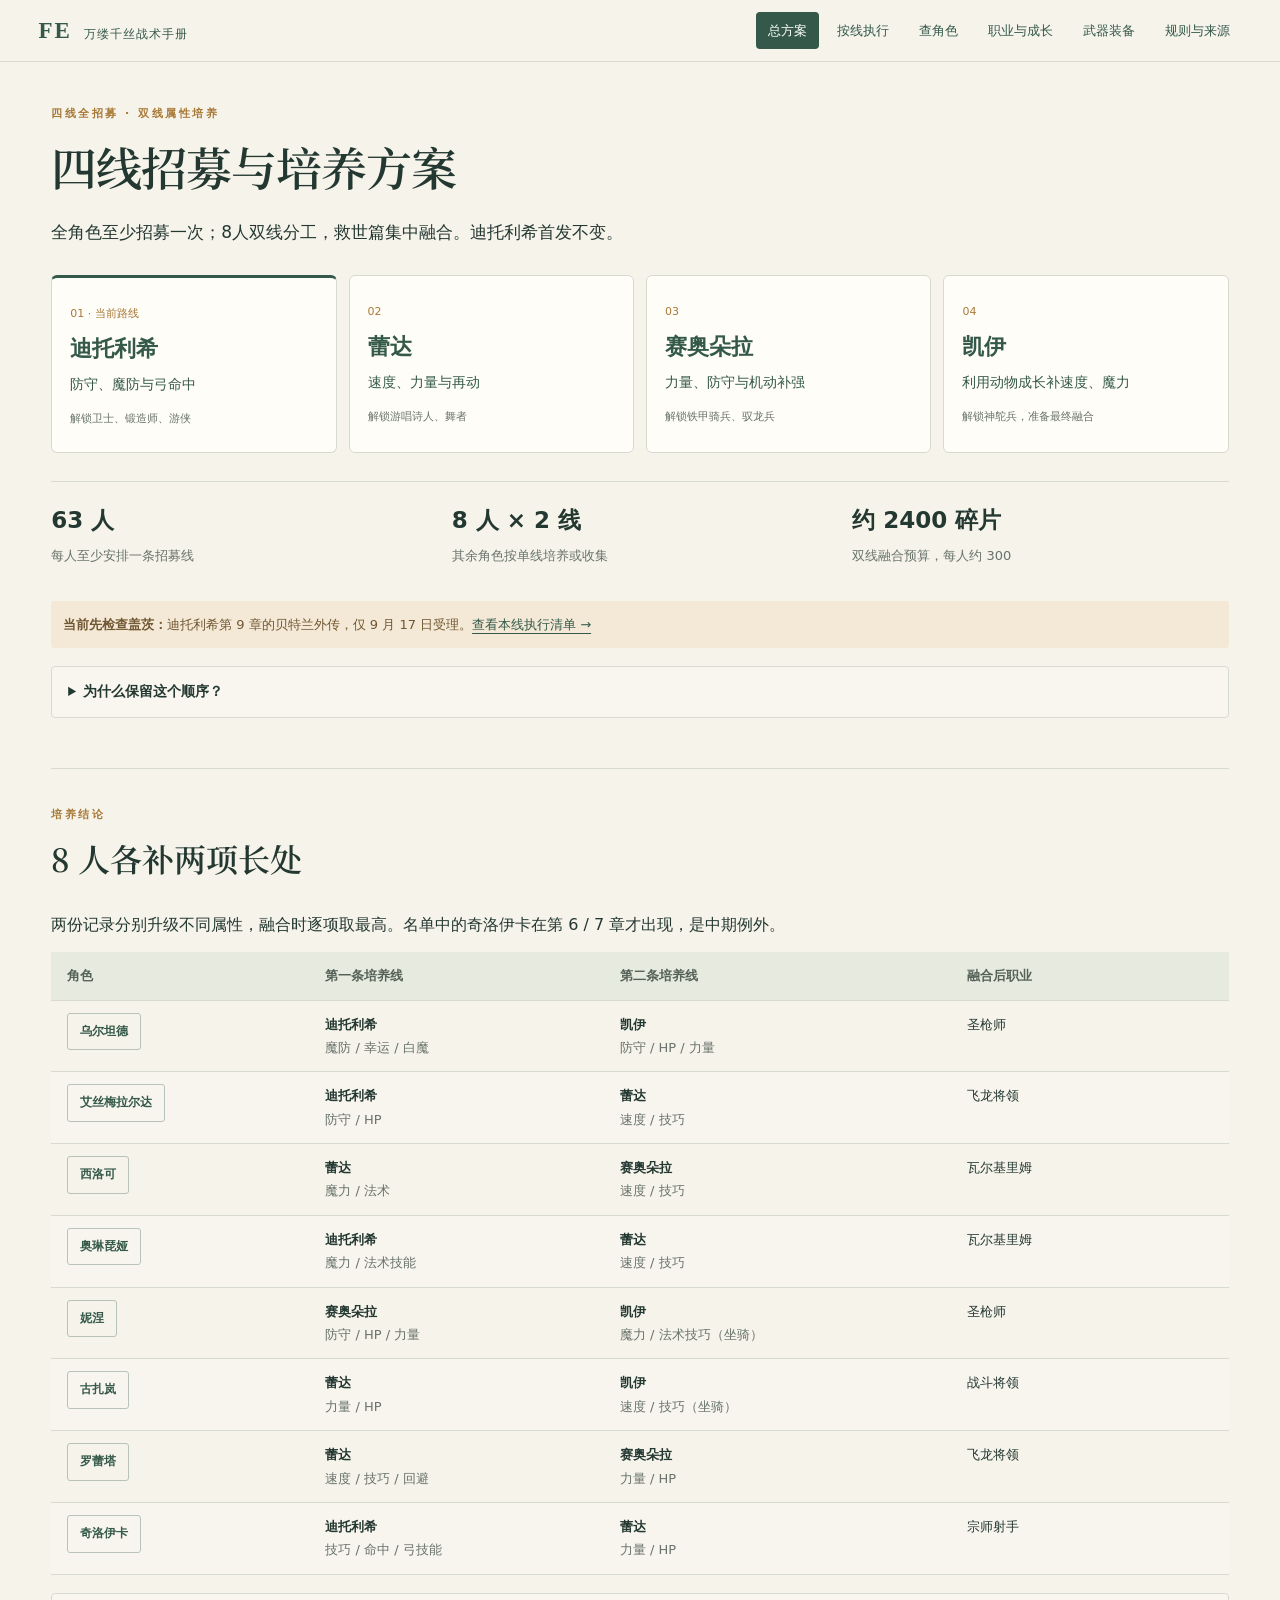
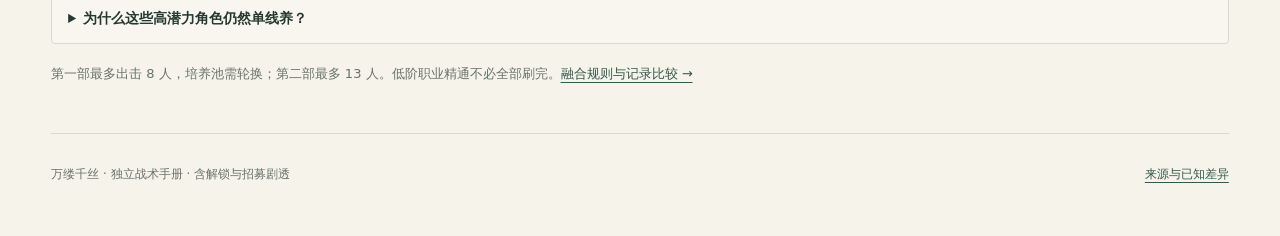
==== commit d383fca3: "Republish: reviews integrated into character pages, add 法表/技能学习表" ====
--- a/index.html
+++ b/index.html
@@ -1,6 +1,6 @@
 <!doctype html>
 <html lang="zh-CN"><head><meta charset="utf-8"><meta name="viewport" content="width=device-width,initial-scale=1"><meta name="description" content="火焰纹章万缕千丝：63角色四线招募与培养、60职业和95武器。按解锁顺序执行的双线属性分工，附成长雷达与融合记录比较。"><title>万缕千丝 · 职业与武器实战图鉴</title><link rel="stylesheet" href="style.css"><script>document.documentElement.classList.add("js")</script></head><body>
-<header><a class="brand" href="#intro">FE<span>万缕千丝战术手册</span></a><nav aria-label="主要导航"><a href="#intro" data-nav="overview">总方案</a><a href="#route-plan" data-nav="routes">按线执行</a><a href="#character-roster" data-nav="characters">查角色</a><a href="#classes" data-nav="classes">职业与成长</a><a href="#weapons" data-nav="weapons">武器装备</a><a href="#reviews" data-nav="reviews">UP主评价</a><a href="#basics" data-nav="reference">规则与来源</a></nav></header>
+<header><a class="brand" href="#intro">FE<span>万缕千丝战术手册</span></a><nav aria-label="主要导航"><a href="#intro" data-nav="overview">总方案</a><a href="#route-plan" data-nav="routes">按线执行</a><a href="#character-roster" data-nav="characters">查角色</a><a href="#classes" data-nav="classes">职业与成长</a><a href="#weapons" data-nav="weapons">武器装备</a><a href="#basics" data-nav="reference">规则与来源</a></nav></header>
 <main><section id="intro" class="hero" data-page="overview"><p class="eyebrow">四线全招募 · 双线属性培养</p><h1>四线招募与培养方案</h1><p class="lead">全角色至少招募一次；8人双线分工，救世篇集中融合。迪托利希首发不变。</p>
 <div class="order-cards">
 <a href="#route-plan" data-open-route="hr2"><span>01 · 当前路线</span><h3>迪托利希</h3><p>防守、魔防与弓命中</p><small>解锁卫士、锻造师、游侠</small></a>
@@ -37,7 +37,7 @@
 </tbody></table></div></div></details><div class="filters"><label>筛选角色<input id="recruitSearch" placeholder="中/日/英文名、职责或培养目标"></label><label>名单<select id="recruitMode"><option value="planned">本方案需要招募</option><option value="available">本线全部可招</option><option value="training">本线重点培养</option><option value="unfinished">本方案尚未勾选招募</option></select></label><label>排序<select id="recruitSort"><option value="timing">已知章节下限</option><option value="reputation">名声门槛</option><option value="appearance">初次出场章节</option></select></label><label>显示<select id="recruitView"><option value="table">路线执行表</option><option value="cards">详细卡片</option></select></label></div>
 <p class="quiet">章节下限＝已知出场与外传条件中较晚的一项；还需达到名声、支援和交涉条件。它不保证当章即可入队。晚入队从当前可认证阶段开始，无需回刷低阶。</p><p id="recruitCount" class="quiet" aria-live="polite"></p><div id="recruitExecution" class="tablewrap"></div><div id="recruitCards" class="cards"></div></section>
 <section id="character-roster" data-page="characters"><div class="sectionhead"><div><p class="eyebrow">角色检索</p><h2>查招募条件与跨线分工</h2></div></div>
-<div class="filters"><label>查找角色<input id="rosterSearch" placeholder="名字、潜力、角色定位"></label><label>显示<select id="rosterScope"><option value="all">全部63角色</option><option value="multi">8个双线培养</option><option value="single">单线培养 / 收集</option><option value="late">第二部 / 第三部 / 序幕</option><option value="missing">尚未勾选招募</option></select></label></div><p id="coverageCount" class="quiet" aria-live="polite"></p><div id="rosterPicker" class="roster-picker" aria-label="角色搜索结果"></div><div id="personDetail"></div><details id="all-routes-matrix"><summary>展开四线招募对照表 · 63 人</summary><div class="tablewrap" id="rosterMatrix"></div></details></section>
+<div class="filters"><label>查找角色<input id="rosterSearch" placeholder="名字、潜力、角色定位"></label><label>显示<select id="rosterScope"><option value="all">全部63角色</option><option value="multi">8个双线培养</option><option value="single">单线培养 / 收集</option><option value="late">第二部 / 第三部 / 序幕</option><option value="missing">尚未勾选招募</option></select></label></div><p id="coverageCount" class="quiet" aria-live="polite"></p><div id="rosterPicker" class="roster-picker" aria-label="角色搜索结果"></div><div id="personDetail"></div><details id="all-routes-matrix"><summary>展开四线招募对照表 · 63 人</summary><div class="tablewrap" id="rosterMatrix"></div></details><details id="tierOverview" class="px-overview"><summary>三位UP档位总览</summary></details></section>
 <section id="late-recruits" data-page="characters"><div class="sectionhead"><div><p class="eyebrow">后期招募</p><h2>序幕、战争篇与救世篇角色</h2></div></div>
 <details><summary>展开 13 名后期 / 特殊阶段角色</summary><div id="lateCards" class="cards"></div></details></section>
 <section id="classes" data-page="classes"><div class="sectionhead"><div><p class="eyebrow">职业查询</p><h2>职业图鉴与转职条件</h2></div></div><p>转职通常没有固定前置职业：看考试许可、技能等级与解锁条件。主要技能须满足，选择技能任选其一；理想等级是参考，不是硬门槛。</p>
@@ -87,7 +87,6 @@
 <tr><td>奇迹 / 追击 / 风来 / 精灵宝珠</td><td>3%免伤 / 5%追加追击 / 5%免被追击 / 受魔法时30%回避+20；均重5</td><td>低概率收益通常低于稳定配置；没有触发也能活才可依赖。</td></tr>
 <tr><td>加护之露 / 安宁之露</td><td>至下一阶段伤害减半 / 免受必杀；各耐久1</td><td>高风险回合的消耗品，适合解决明确的生存门槛。</td></tr>
 </tbody></table></div></section>
-<section id="reviews" data-page="reviews"><div class="sectionhead"><div><p class="eyebrow">三位UP主 · 逐角色评价</p><h2>角色强度评价对照</h2></div></div><p>汇总企鹅半岛、穹渊Destiny、Pser_hanser三期B站强度评价视频的逐角色点评，按角色并排显示各自的档位与原话（转写后仅去除口头禅与闲聊，不改写观点）。点击时间戳跳转到视频对应位置。三人分档体系不同，档位不可直接横向换算。</p><div id="reviewCreators" class="links"></div><div class="filters"><label>搜索角色或评价<input id="reviewSearch" type="search" placeholder="例如：凯伊、奶妈、再动"></label><label>只看有评价的UP主<select id="reviewCreator"><option value="">全部</option></select></label></div><p id="reviewCount" class="quiet"></p><div id="reviewCards"></div><p class="quiet">评价文本来自视频语音转写（OCR字幕/ASR）并经人工清洗；个别专有名词可能仍有识别误差，以视频原声为准。<a href="subs/">查看完整字幕转写 →</a></p></section>
 <section id="basics" data-page="reference"><div class="sectionhead"><div><p class="eyebrow">基本规则</p><h2>理解培养与装备的四条规则</h2></div></div><div class="explain-grid"><article><h3>角色 ≠ 职业 ≠ 武器</h3><p>角色有个人成长、个人技能和可学魔法；职业决定武器/魔法权限、职业能力和成长加成；武器决定本次攻击的威力、重量、射程及特效。同职业的两个人不一定适合同一种装备。</p></article><article><h3>能打中、能追击，才有面板价值</h3><p>物理攻击看力量与敌方物理防御，魔法攻击看魔力与魔防。技巧、速度等影响命中和攻速。重量会压低攻速；从两击变一击时，多几分威力可能是亏的。换装后优先看战斗预览。</p></article><article><h3>普攻与战技是两件事</h3><p>普通物理攻击不消耗武器耐久，战技会消耗。耐久0会降低威力/命中并不能再用战技；第6章开放锻造修理后，用材料与金钱维护。表中都是未锻造基础值，强化可能新增效果。</p></article><article><h3>“高阶”不等于无条件更好</h3><p>别为阶级牺牲再动、治疗权限、移动或合适的成长。职业精通能力可用于跨职搭配（需按技能槽装备）；职业自带能力通常随转职变化。最上级和神将也不能替代队伍分工。</p></article></div>
 <div class="callout"><b>新手购买顺序：</b>先补队伍缺少的射程与克制手段 → 再补命中与生存 → 最后追求面板。<strong>战术上重要，不等于获取上稀缺。</strong>一把能买到的短弓，也可能比稀有高威力武器更能解决当前地图。</div>
 <details><summary>魔法、诅咒、颜色与重量：最容易误读的四件事</summary><div class="detailbody"><p><b>魔法：</b>不是像普通武器一样人人拿来就能用。角色技能学习表与当前职业权限都要满足；使用次数会在主要战斗之间，或探索中的休整/用餐后恢复。魔法武器则由武器或战技明确写出的“魔法攻击”决定；风弓、魔枪的名称本身不构成证据。</p><p><b>诅咒：</b>紫色/诅咒不是稀有度排行榜。诅咒装备会与角色的圣焰类型、量表机制互动；不同角色并非统一“每次掉血”。部分后期敌人的冥府加护会使诅咒武器触发相消，出现无法正常造成伤害的情况，角色例外需看技能。因此早期好用的邪斧，不等于后期通吃。</p><p><b>没有传统剑枪斧三角：</b>本作更强调类别特性：剑的追击伤害加成、枪对骑兵、斧的最低伤害保障、弓对飞行、手甲轻量回避。特效看敌人的类别，不是看到“弓”就能克所有骑兵。</p><p><b>总重量：</b>盾、饰品也占重量。加了防守却被多追击一次，净损失可能更大。应在己方阶段换装后重新看攻速、命中和对方伤害；不要只给每个人堆最重的盾。</p></div></details></section>
@@ -109,4 +108,4 @@
 <article><h3>装备基础事实</h3><a href="https://altema.jp/febansisenkou/bukiitiran" target="_blank" rel="noreferrer">Altema：95件武器表 ↗</a><p>记录技能门槛、耐久、威力、重量、命中、回避、必杀、射程、诅咒与获取。明确修正的项目在卡片注明。</p><a href="https://gamewith.jp/fefw/578494" target="_blank" rel="noreferrer">GameWith：风弓详细数据 ↗</a><p>核对回避10、重量5、商店售价/库存与其他来源，避免将背景描述当战斗机制。</p><a href="https://gamecap.jp/fe_fw/soubi.html" target="_blank" rel="noreferrer" id="gearLink">攻略の巣窟：装备资料 ↗</a><p>用于非武器装备代表项；该页列明重量与触发条件。</p></article>
 <article><h3>实战与玩家视角</h3><a href="https://wap.gamersky.com/gl/Content-2222733.html" target="_blank" rel="noreferrer">游民星空转载 NGA：第一部装备选择 ↗</a><p>侧重早期投入效率与实战配置，适合避免用终盘排行榜指导早期采购。</p><a href="https://game8.jp/fe-banshisenko/822235" target="_blank" rel="noreferrer">Game8：最强武器及个别评价 ↗</a><p>重点参考特殊射程、魔法攻击、突破冥府加护等评价逻辑；其排名偏终盘，不能直接等同“现在必须买”。</p><p>本手册没有按稀有名称机械排序，也没有把随机箱子来源等同于稳定无限补给。</p></article></div>
 <details><summary>公开差异与尚未确认事项</summary><div class="detailbody"><ul><li>23个职业的至少一项成长数值有来源差异；雷达可切换来源，表格会显示另一来源的值。速度/技巧疑似存在部分对调，但没有实测证据时不擅自改表。</li><li>净化剑门槛采用剑E；对魔铁甲射程采用1；投枪射程更正为1—2；长弓狙击的命中修正暂不裁决。</li><li>扎尔莫克西斯基础数值在所查表中缺失，保留“未核实”。</li><li>“商店有库存1”仅说明该店；“目前只查到一个来源”不证明永久唯一。仅安萨拉改等有明确事件步骤的条目提示检查事件，未声称所有错过后均不可补救。</li><li>精通效果已与Game8日文职业页核对。“神舞”实际为魅力+10，不应误解为额外范围再动。圣转神将的回复加成在GameWith有重复列项，未擅自认定叠加。</li><li>该版本不含每件武器全部锻造级别、完整法术表、敌专用装备或未被这些来源收录的装备。95件指所核对表的覆盖量。</li></ul></div></details><p class="quiet">路线方案复核：2026-10-21。资料不会自动同步更新。</p></section>
-<footer><span>万缕千丝 · 独立战术手册 · 含解锁与招募剧透</span><a href="#sources">来源与已知差异</a></footer></main><script src="navigation.js"></script><script src="app.js"></script><script src="routes.js"></script><script src="reviews.js"></script></body></html>+<footer><span>万缕千丝 · 独立战术手册 · 含解锁与招募剧透</span><a href="#sources">来源与已知差异</a></footer></main><script src="navigation.js"></script><script src="app.js"></script><script src="person.js"></script><script src="routes.js"></script></body></html>
--- a/style.css
+++ b/style.css
@@ -18,3 +18,5 @@
 @media(max-width:640px){.execution-table td{min-width:200px}.execution-table td:first-child{min-width:120px}.execution-table td:nth-child(3){min-width:220px}.execution-table td:nth-child(4){min-width:220px}}
 .rv-card{background:#fffdf8;border:1px solid var(--line);border-radius:5px;padding:18px 20px;margin:16px 0}.rv-card .portraithead img{border-radius:50%;object-fit:cover;background:#e3e8dd}.rv-card .portraithead .quiet{margin-left:auto;font-size:12px}.rv-grid{display:grid;grid-template-columns:repeat(3,minmax(0,1fr));gap:16px}.rv-col{border-top:2px solid var(--green);padding-top:8px;min-width:0}.rv-none{border-top-color:var(--line)}.rv-up{font-size:12px;font-weight:700;color:var(--gold);letter-spacing:1px}.rv-entry{margin:8px 0 14px}.rv-entry .row{display:flex;gap:10px;align-items:center;font-size:12px}.rv-tier{font-weight:700;background:var(--green);color:#fff}.rv-entry p{font-size:14px;line-height:1.75;margin:6px 0;max-height:22em;overflow:auto}
 @media(max-width:900px){.rv-grid{grid-template-columns:1fr}.rv-card .portraithead{flex-wrap:wrap}.rv-card .portraithead .quiet{margin-left:0}}
+.px-block{margin:26px 0 0;padding:0;border:0}.px-block h4{font:600 19px 'Noto Serif SC',serif;margin:0 0 6px;padding-top:18px;border-top:1px solid var(--line)}.px-block h4 small{font:12px system-ui;color:var(--muted);margin-left:8px}.px-ups{display:grid;grid-template-columns:repeat(3,minmax(0,1fr));gap:14px;margin:12px 0}.px-up{background:#f4f6ef;border-top:3px solid var(--green);padding:14px 16px;border-radius:3px}.px-up header{display:flex;justify-content:space-between;align-items:center;gap:8px;position:static;background:none;border:0;padding:0;backdrop-filter:none}.px-up p{font-size:14px;line-height:1.75}.px-tier{font:700 18px Georgia,serif;color:var(--gold);white-space:nowrap}.px-sum{background:#ece8da;border-left:4px solid var(--gold);padding:12px 16px;font-size:14px}.px-table td:first-child{white-space:normal;min-width:96px}.px-table td{line-height:1.6}.px-table td:last-child{min-width:220px}.px-table small{display:block;font-size:11px;color:var(--muted)}.px-tiers td,.px-tiers th{padding:6px 10px}.px-tiers td:last-child{min-width:0}.linkbtn{border:0;padding:0;font-size:14px;text-decoration:underline;text-underline-offset:4px;background:none}
+@media(max-width:860px){.px-ups{grid-template-columns:1fr}}@media(max-width:640px){.px-table td,.px-table th{padding:8px}.px-table td:last-child{min-width:180px}}
